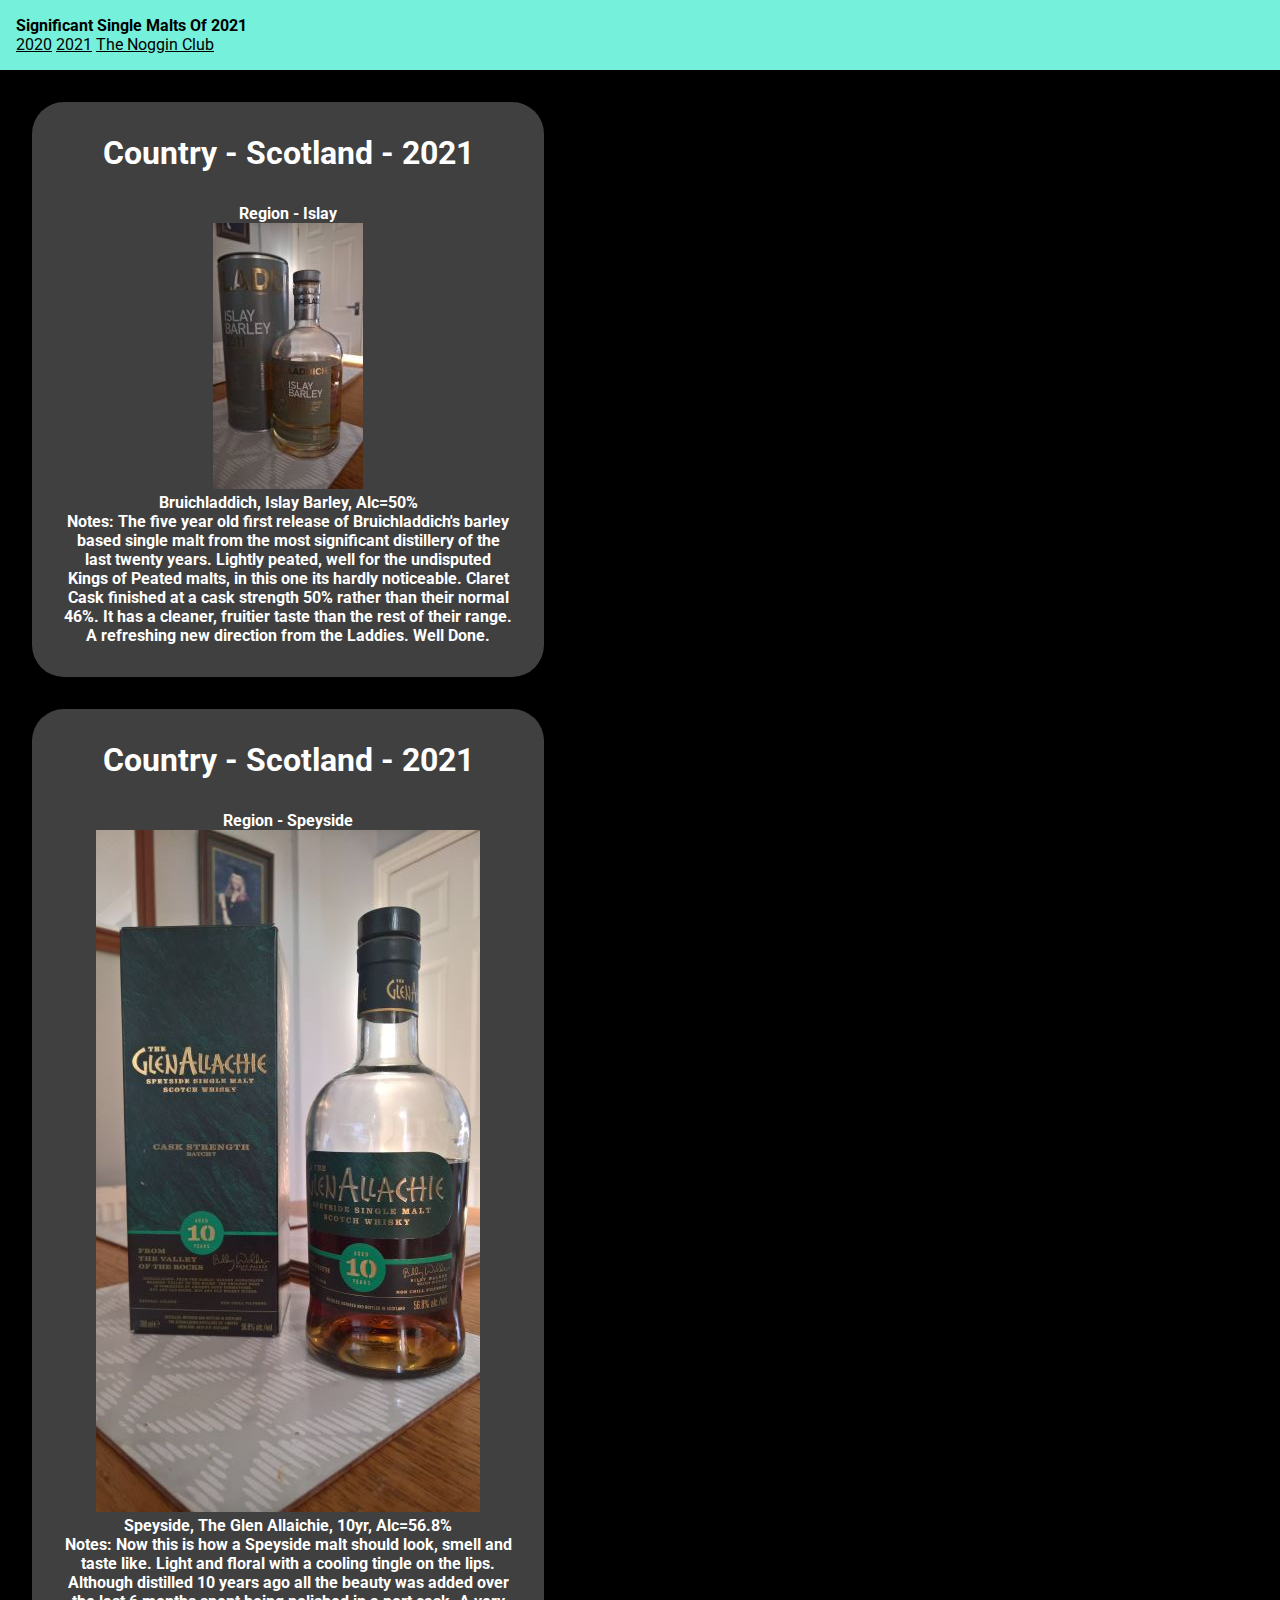
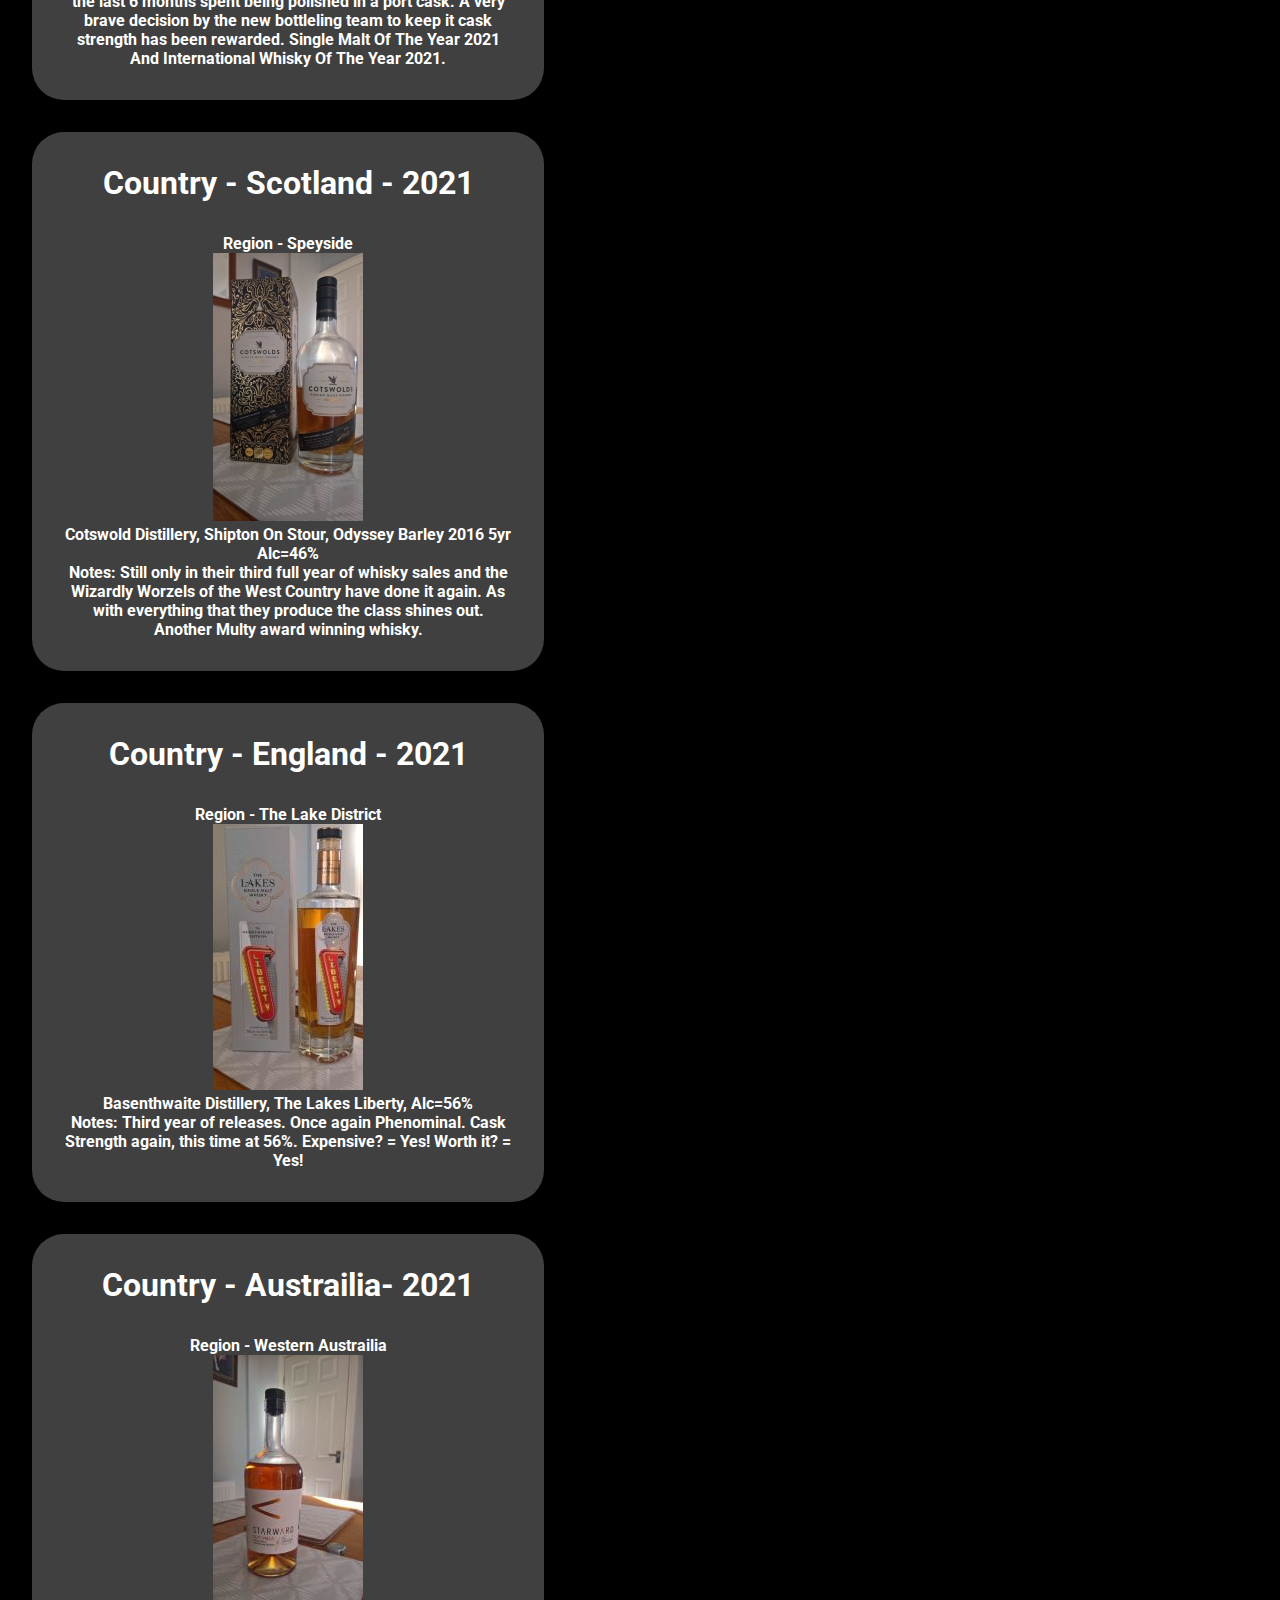
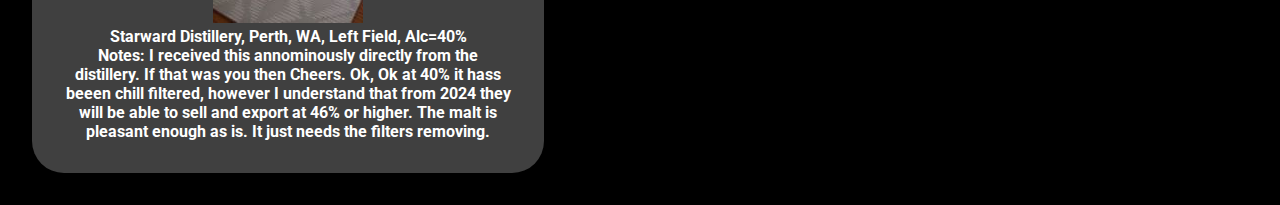
==== about.html @ 84d91004 "Add files via upload" ====
<!DOCTYPE html>
<html lang="en">

<head>
    <meta charset="UTF-8">
    <meta http-equiv="X-UA-Compatible" content="IE=edge">
    <meta name="viewport" content="width=device-width, initial-scale=1.0">

    <!-- link my css file -->
    <link rel="stylesheet" href="main.css">

    <title>Single_Malt_Review</title>
</head>

<body>
    <div class="top-bar">
        <h1 class="Significant Single Malts Released In 2021">Significant Single Malts Of 2021</h1>

        <div class="nav-links">
            <a href="index.html">2020</a>
            <a href="about.html">2021</a>
            <a href="contact.html">The Noggin Club</a>
        </div>
    </div>
    <div class="main">
        <div class="card">
            <h2 class="card-header">Country - Scotland - 2021</h2>
            <div class="card-body"></div>
            <h3>
                <p>Region - Islay</p>
                <h4>
                    <img src="Bruichladdich_IslayBarley_50%.jpg" alt="">
                    <p>Bruichladdich, Islay Barley, Alc=50% </p>
                    <h5>Notes: The five year old first release of Bruichladdich's barley based single malt from the 
                        most significant distillery of the last twenty years.
                        Lightly peated, well for the undisputed Kings of Peated malts, in this one its hardly noticeable. 
                        Claret Cask finished at a cask strength 50% rather than their normal 46%. It has a cleaner, fruitier 
                        taste than the rest of their range. A refreshing new direction from the Laddies. Well Done.
                    </h5>
                </h4>
            </h3>
        </div>
        <div class="main">
            <div class="card">
                <h2 class="card-header">Country - Scotland - 2021</h2>
                <div class="card-body"></div>
                <h3>
                    <p>Region - Speyside</p>
                    <h4>
                        <img src="The_GlenAlaichie_10yr_56.8%.jpg" alt="">
                        <p>Speyside, The Glen Allaichie, 10yr, Alc=56.8% </p>
                        <h5>Notes: Now this is how a Speyside malt should look, smell and taste like. Light and floral with 
                            a cooling tingle on the lips. Although distilled 10 years ago all the beauty was added over the 
                            last 6 months spent being polished in a port cask. A very brave decision by the new bottleling team
                            to keep it cask strength has been rewarded. 
                            Single Malt Of The Year 2021 And International Whisky Of The Year 2021. 
                        </h5>
                    </h4>
                </h3>
            </div>
            <div class="main">
                <div class="card">
                    <h2 class="card-header">Country - Scotland - 2021</h2>
                    <div class="card-body"></div>
                    <h3>
                        <p>Region - Speyside</p>
                        <h4>
                            <img src="Cotswold_OdysseyBarley_2016_5yr_46%.jpg" alt="">
                            <p>Cotswold Distillery, Shipton On Stour, Odyssey Barley 2016 5yr Alc=46%</p>
                            <h5>Notes: Still only in their third full year of whisky sales and the Wizardly Worzels of the West Country 
                                have done it again. As with everything that they produce the class shines out. Another Multy award 
                                winning whisky.
                            </h5>
                        </h4>
                    </h3>
                </div>
                <div class="main">
                    <div class="card">
                        <h2 class="card-header">Country - England - 2021</h2>
                        <div class="card-body"></div>
                        <h3>
                            <p>Region - The Lake District</p>
                            <h4>
                                <img src="The_Lakes_Liberty_56%.jpg" alt="">
                                <p>Basenthwaite Distillery, The Lakes Liberty, Alc=56%</p>
                                <h5>Notes: Third year of releases. Once again Phenominal. Cask Strength again, this time at 56%.
                                    Expensive? = Yes! Worth it? = Yes!
                                </h5>
                            </h4>
                        </h3>
                    </div>
                    <div class="main">
                        <div class="card">
                            <h2 class="card-header">Country - Austrailia- 2021</h2>
                            <div class="card-body"></div>
                            <h3>
                                <p>Region - Western Austrailia</p>
                                <h4>
                                    <img src="Starward_LeftField_Austrailian_40%.jpg" alt="">
                                    <p>Starward Distillery, Perth, WA, Left Field, Alc=40%</p>
                                    <h5>Notes: I received this annominously directly from the distillery. If that was you then Cheers.
                                        Ok, Ok at 40% it hass beeen chill filtered, however I understand that from 2024 they will be 
                                        able to sell and export at 46% or higher.
                                        The malt is pleasant enough as is. It just needs the filters removing.
                                    </h5>
                                </h4>
                            </h3>        
                        </div>
                    </div>
                </div>
</body>

</html>
---- main.css ----
@import url('https://fonts.googleapis.com/css2?family=Roboto:wght@300;400&display=swap');

*{
    box-sizing: border-box;
    font-family: 'Roboto', sans-serif;
    margin: 0;
    padding: 0;
    font-size: 1em;
    color: inherit;
    background: none;
    border: none;
}

body{
    background-color: #000;
    min-width: 650px;
    min-height: 100vh;
}
.top-bar>.brand{
    color: white;
}

.card{
    background-color: hsla(0, 0%, 100%, 0.25);
    color: white;
    margin: 2em;
    padding: 2em;
    border-radius: 32px;
    box-shadow: 0px 0px 0.25em black;
    text-align: center;
    max-width: 40%;
}
.card-header{
    font-size: 2em;
}
.card-body{
    padding: 1em;
}
.top-bar{
    padding: 1em;
    background-color: hsl(170, 80%, 70%)
}

.round-image{
    border-radius: 50%;
}
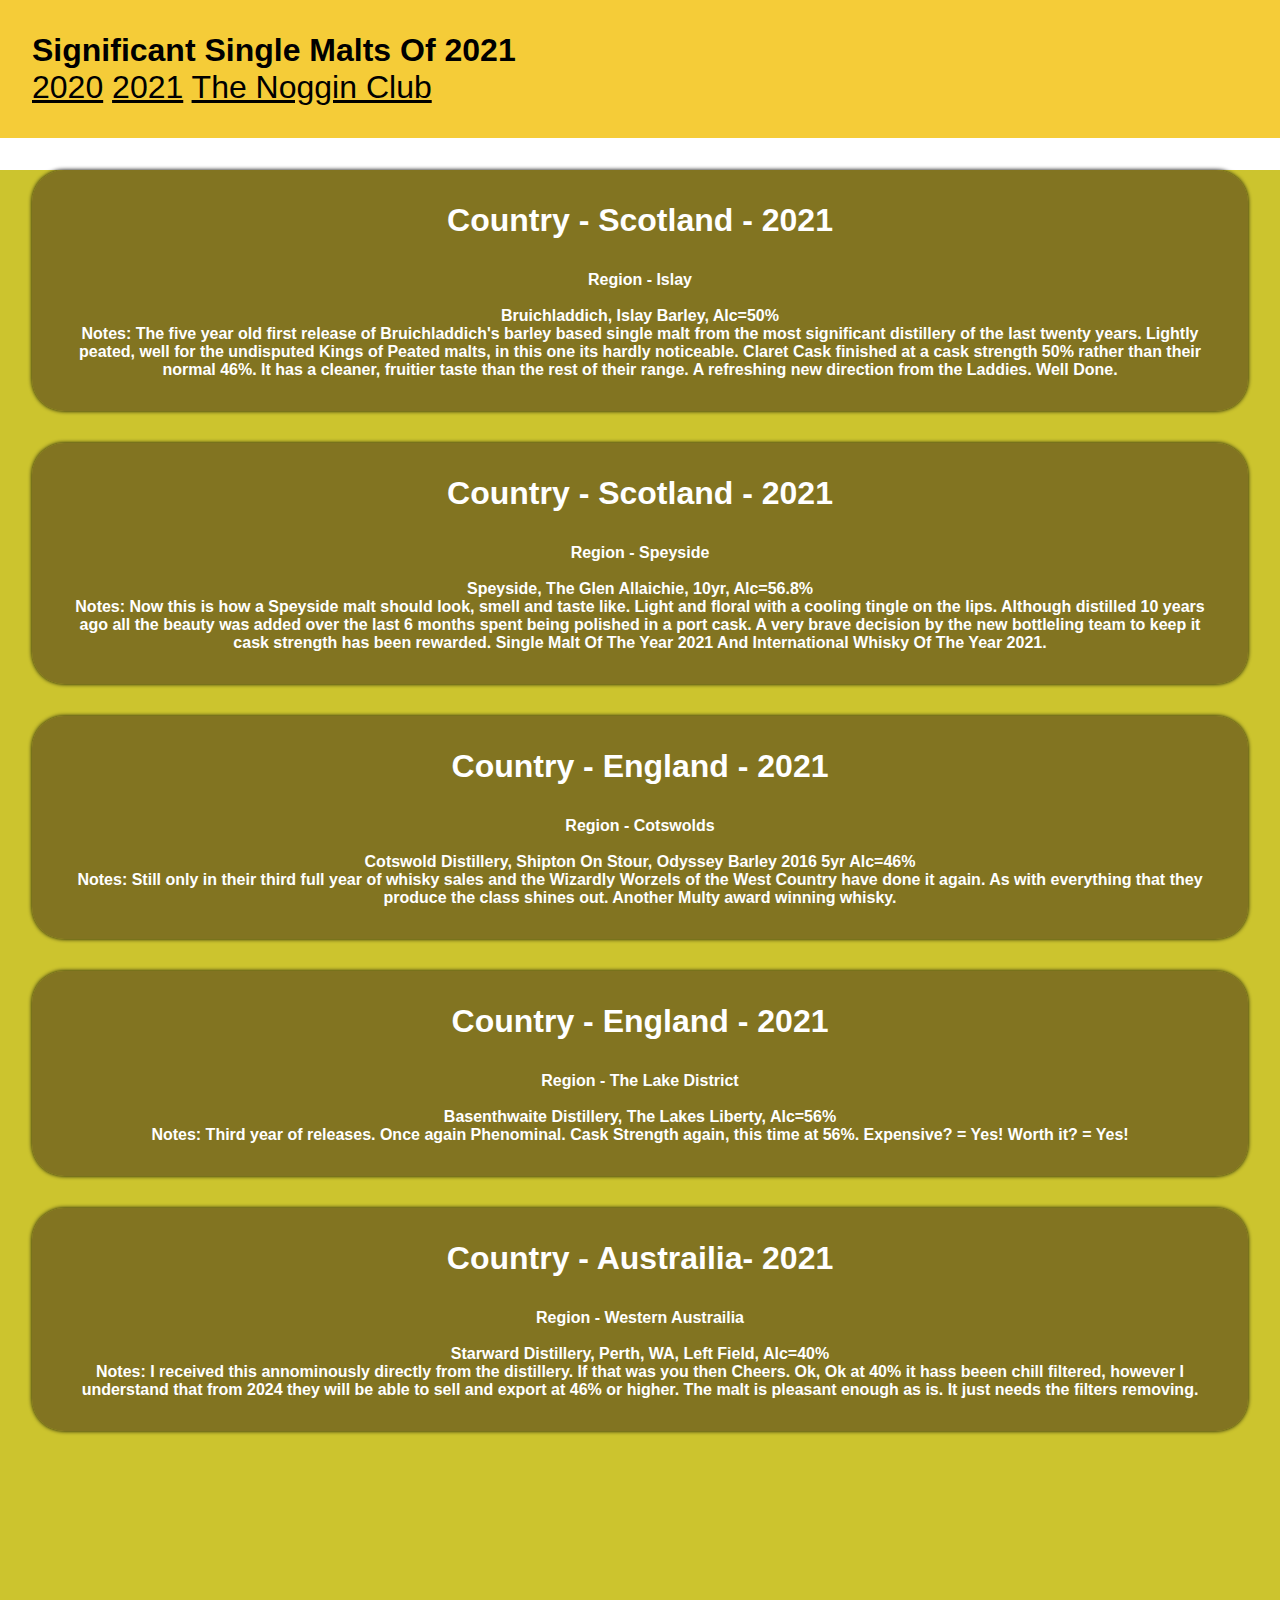
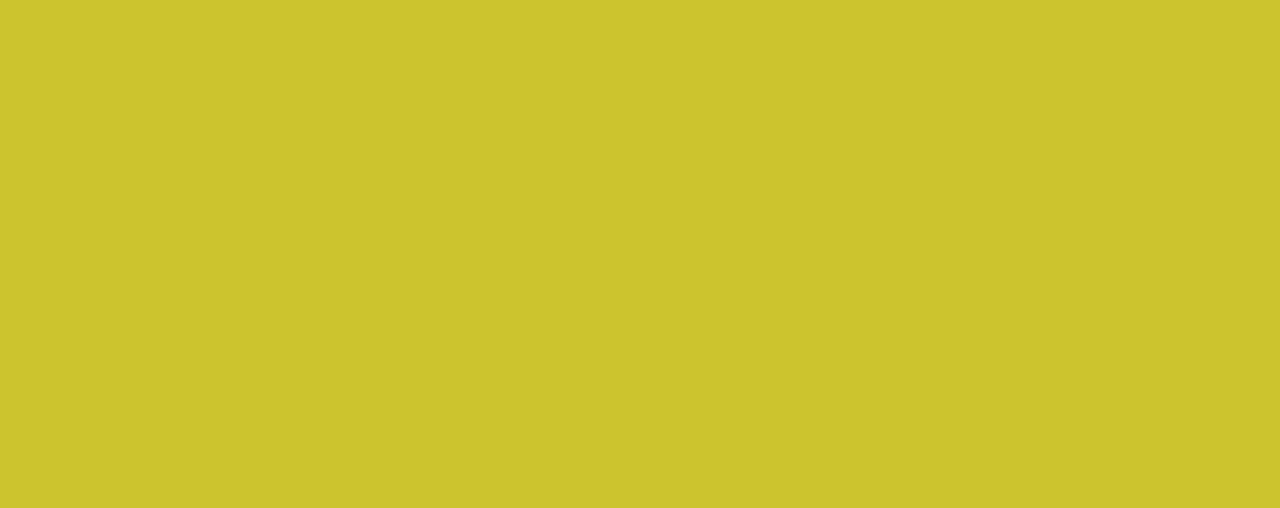
==== commit cb1e0269: "Add files via upload" ====
--- a/about.html
+++ b/about.html
@@ -29,7 +29,7 @@
             <h3>
                 <p>Region - Islay</p>
                 <h4>
-                    <img src="Bruichladdich_IslayBarley_50%.jpg" alt="">
+                    <img src="bruichladdich_islay_barley.jpg" alt="">
                     <p>Bruichladdich, Islay Barley, Alc=50% </p>
                     <h5>Notes: The five year old first release of Bruichladdich's barley based single malt from the 
                         most significant distillery of the last twenty years.
@@ -47,7 +47,7 @@
                 <h3>
                     <p>Region - Speyside</p>
                     <h4>
-                        <img src="The_GlenAlaichie_10yr_56.8%.jpg" alt="">
+                        <img src="the_glen_allachie_10yr.jpg" alt="">
                         <p>Speyside, The Glen Allaichie, 10yr, Alc=56.8% </p>
                         <h5>Notes: Now this is how a Speyside malt should look, smell and taste like. Light and floral with 
                             a cooling tingle on the lips. Although distilled 10 years ago all the beauty was added over the 
@@ -60,12 +60,12 @@
             </div>
             <div class="main">
                 <div class="card">
-                    <h2 class="card-header">Country - Scotland - 2021</h2>
+                    <h2 class="card-header">Country - England - 2021</h2>
                     <div class="card-body"></div>
                     <h3>
-                        <p>Region - Speyside</p>
+                        <p>Region - Cotswolds</p>
                         <h4>
-                            <img src="Cotswold_OdysseyBarley_2016_5yr_46%.jpg" alt="">
+                            <img src="cotswold_odyssey_barley_2016_5yr.jpg" alt="">
                             <p>Cotswold Distillery, Shipton On Stour, Odyssey Barley 2016 5yr Alc=46%</p>
                             <h5>Notes: Still only in their third full year of whisky sales and the Wizardly Worzels of the West Country 
                                 have done it again. As with everything that they produce the class shines out. Another Multy award 
@@ -81,7 +81,7 @@
                         <h3>
                             <p>Region - The Lake District</p>
                             <h4>
-                                <img src="The_Lakes_Liberty_56%.jpg" alt="">
+                                <img src="the_lakes_liberty.jpg" alt="">
                                 <p>Basenthwaite Distillery, The Lakes Liberty, Alc=56%</p>
                                 <h5>Notes: Third year of releases. Once again Phenominal. Cask Strength again, this time at 56%.
                                     Expensive? = Yes! Worth it? = Yes!
@@ -96,7 +96,7 @@
                             <h3>
                                 <p>Region - Western Austrailia</p>
                                 <h4>
-                                    <img src="Starward_LeftField_Austrailian_40%.jpg" alt="">
+                                    <img src="starward_left_field_austrailian.jpg" alt="">
                                     <p>Starward Distillery, Perth, WA, Left Field, Alc=40%</p>
                                     <h5>Notes: I received this annominously directly from the distillery. If that was you then Cheers.
                                         Ok, Ok at 40% it hass beeen chill filtered, however I understand that from 2024 they will be 
--- a/main.css
+++ b/main.css
@@ -2,33 +2,34 @@
 
 *{
     box-sizing: border-box;
-    font-family: 'Roboto', sans-serif;
+    font-family: 'georgia', sans-serif;
     margin: 0;
-    padding: 0;
+    padding: 1;
     font-size: 1em;
     color: inherit;
     background: none;
     border: none;
 }
 
-body{
-    background-color: #000;
+.main{
+    background-color: rgb(204, 196, 46);
     min-width: 650px;
     min-height: 100vh;
 }
-.top-bar>.brand{
-    color: white;
+.top-bar{
+    font-size: 2em;
+    color: black;
 }
 
 .card{
-    background-color: hsla(0, 0%, 100%, 0.25);
+    background-color: rgba(106, 90, 29, 0.758);
     color: white;
     margin: 2em;
     padding: 2em;
     border-radius: 32px;
     box-shadow: 0px 0px 0.25em black;
     text-align: center;
-    max-width: 40%;
+    max-width: 100%;
 }
 .card-header{
     font-size: 2em;
@@ -38,7 +39,7 @@
 }
 .top-bar{
     padding: 1em;
-    background-color: hsl(170, 80%, 70%)
+    background-color: hsla(47, 94%, 49%, 0.805)
 }
 
 .round-image{
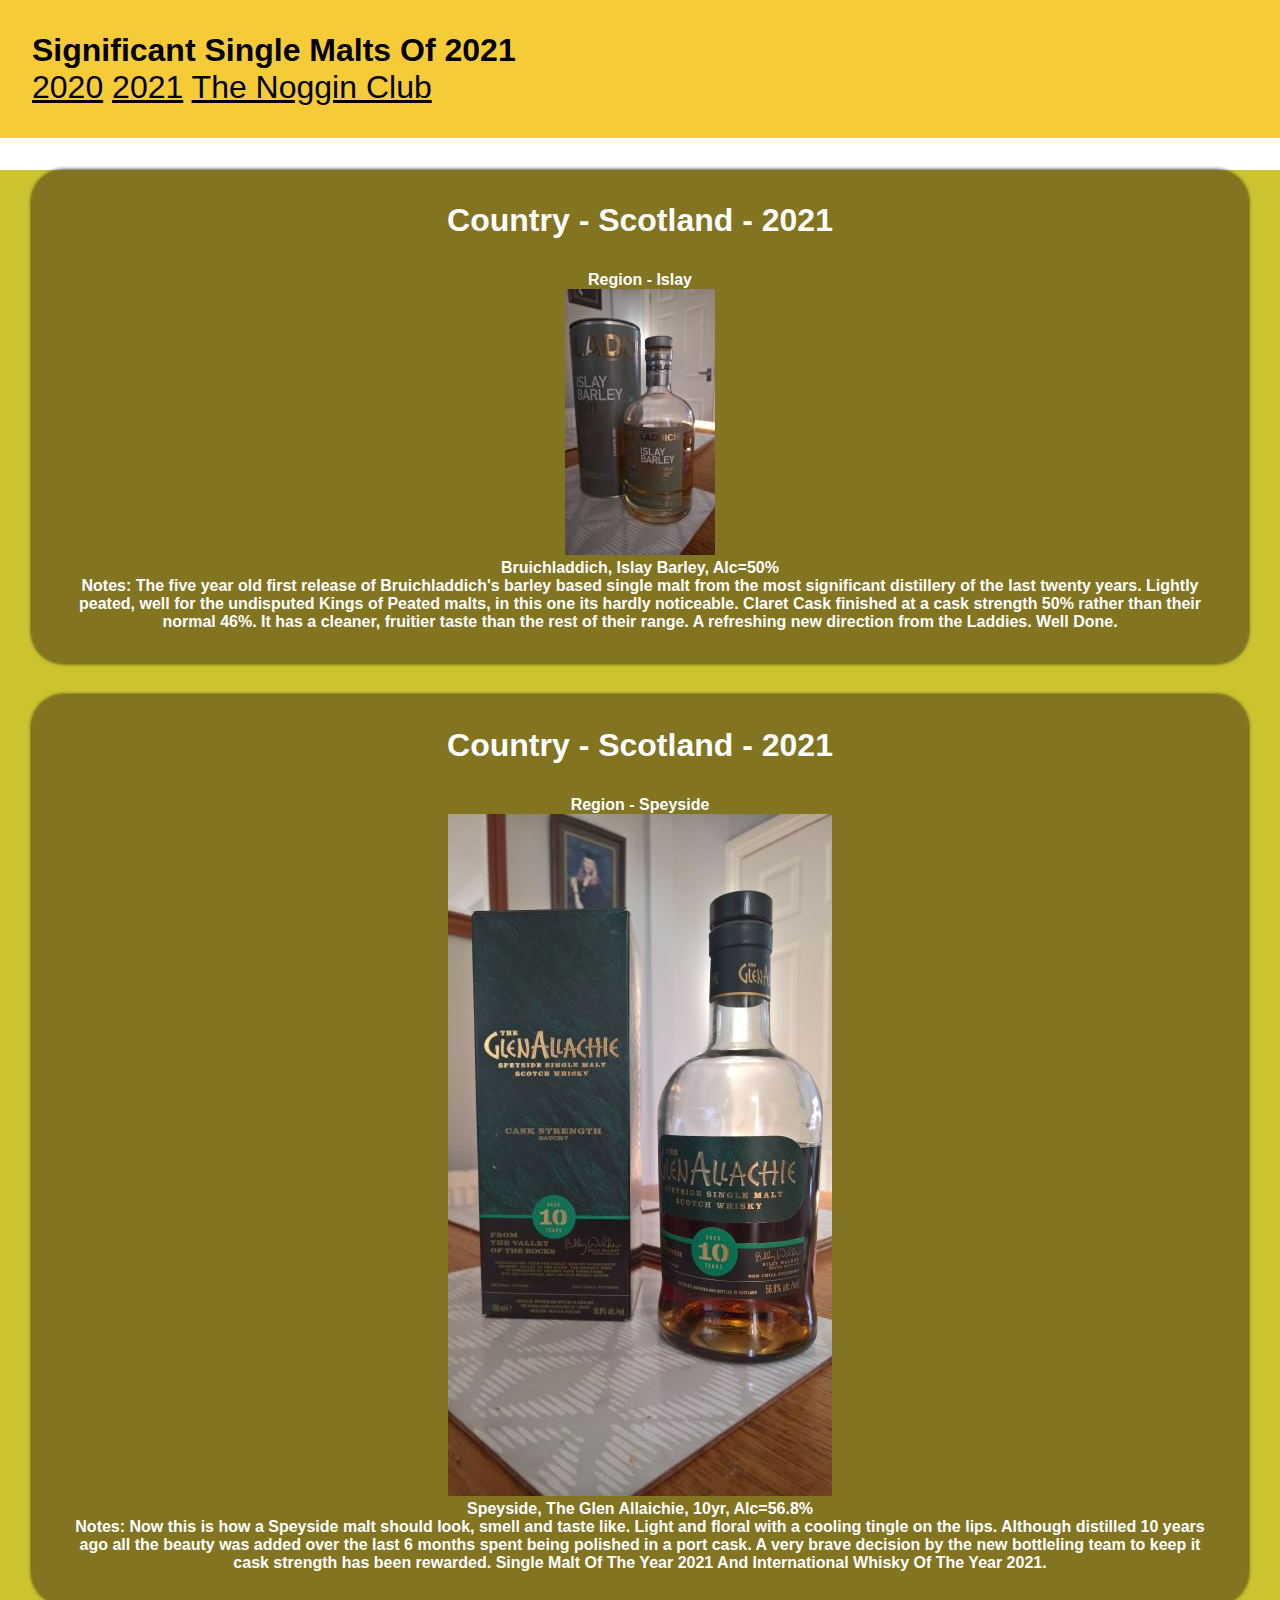
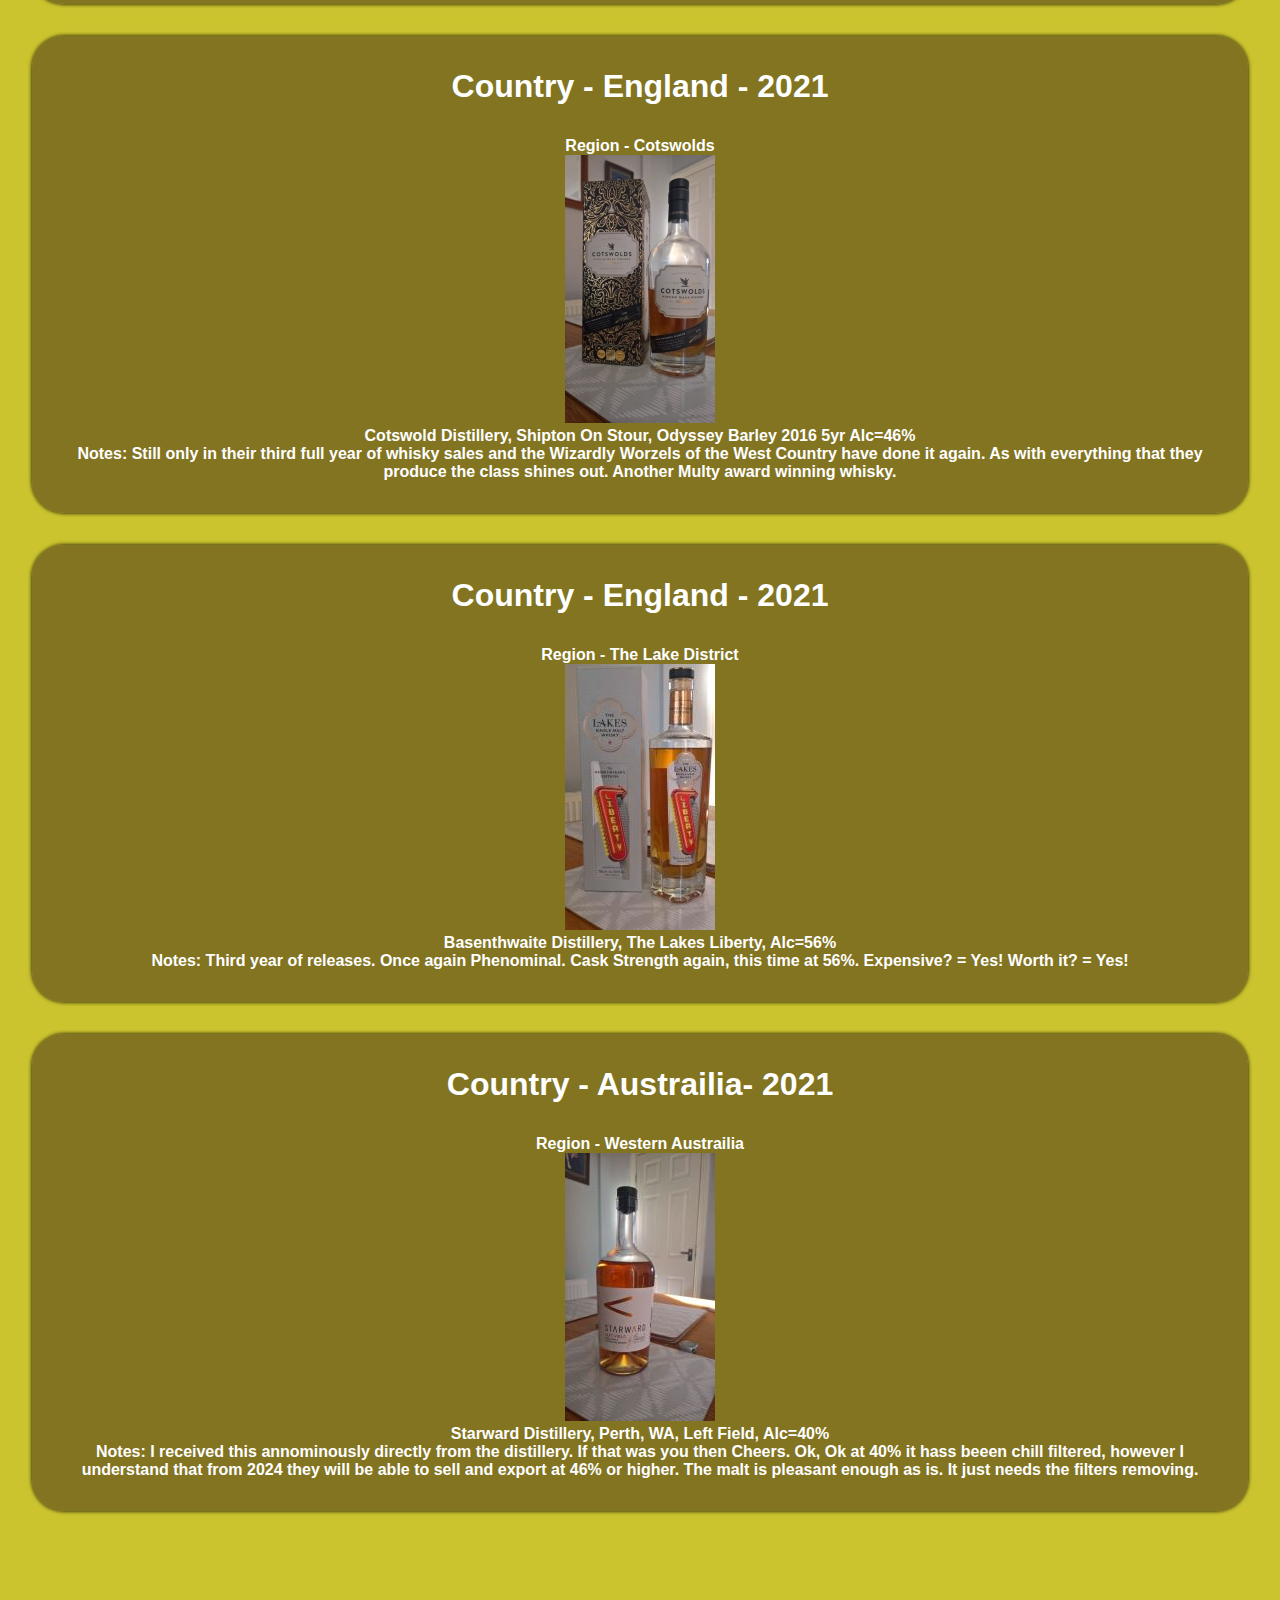
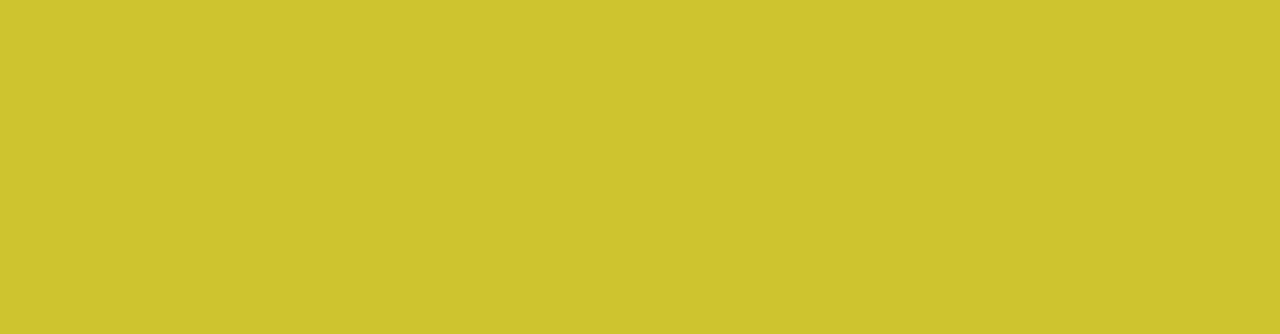
==== commit 003edd1b: "Add files via upload" ====
--- a/about.html
+++ b/about.html
@@ -27,10 +27,10 @@
             <h2 class="card-header">Country - Scotland - 2021</h2>
             <div class="card-body"></div>
             <h3>
-                <p>Region - Islay</p>
+                <header>Region - Islay</header>
                 <h4>
                     <img src="bruichladdich_islay_barley.jpg" alt="">
-                    <p>Bruichladdich, Islay Barley, Alc=50% </p>
+                    <footer>Bruichladdich, Islay Barley, Alc=50% </footer>
                     <h5>Notes: The five year old first release of Bruichladdich's barley based single malt from the 
                         most significant distillery of the last twenty years.
                         Lightly peated, well for the undisputed Kings of Peated malts, in this one its hardly noticeable. 
